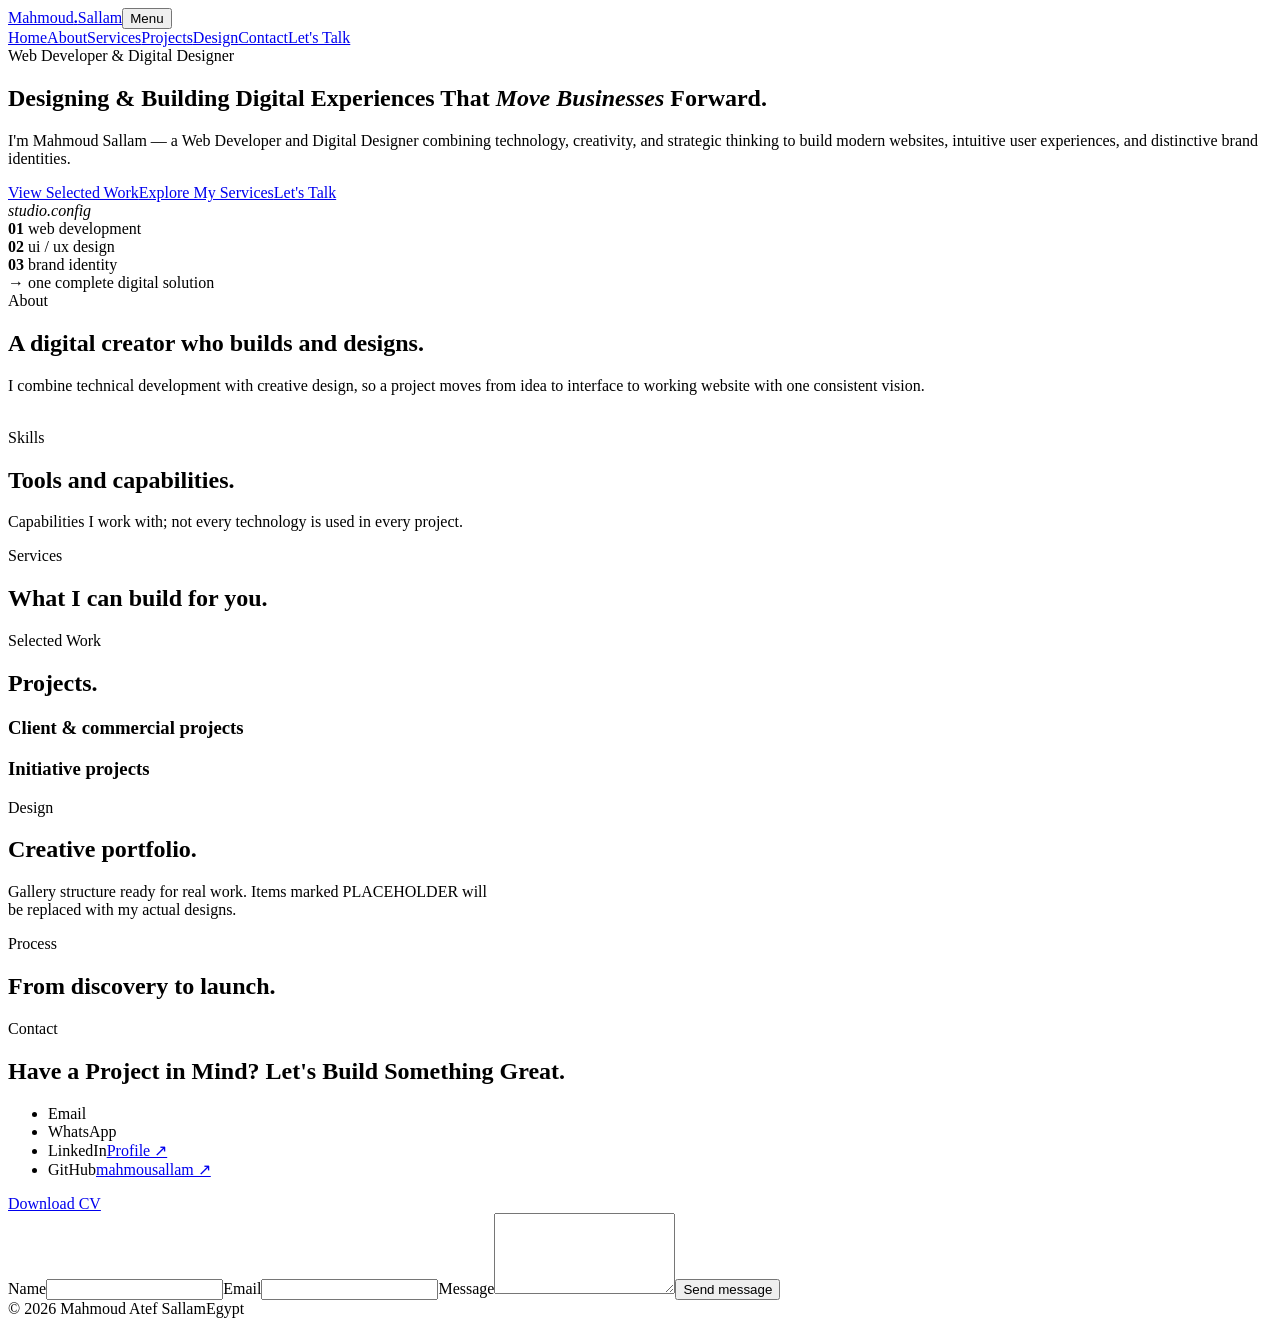
==== index.html @ c2b4fe31 "Add files via upload" ====
<!doctype html><html lang="en"><head><meta charset="utf-8"><meta name="viewport" content="width=device-width,initial-scale=1"><meta name="theme-color" content="#111315"><link rel="preconnect" href="https://fonts.googleapis.com"><link rel="preconnect" href="https://fonts.gstatic.com" crossorigin><link href="https://fonts.googleapis.com/css2?family=Inter:wght@400;500;600&family=Space+Grotesk:wght@500;700&display=swap" rel="stylesheet"><link rel="stylesheet" href="css/style.css">
<title>Mahmoud Sallam — Web Developer &amp; Digital Designer</title>
<meta name="description" content="Mahmoud Sallam is a Web Developer and Digital Designer in Egypt building modern websites, UI/UX and brand identities.">
<meta property="og:type" content="website"><meta property="og:title" content="Mahmoud Sallam — Web Developer &amp; Digital Designer"><meta property="og:description" content="Modern websites, intuitive user experiences and distinctive brand identities.">
<!-- Add after deploy: <link rel="canonical" href="https://YOUR-DOMAIN/"> and <meta property="og:image" content="https://YOUR-DOMAIN/assets/og.jpg"> -->
</head><body>
<header><div class="wrap"><a class="logo" href="#home">Mahmoud<b>.</b>Sallam</a><button id="menu" aria-label="Menu">Menu</button>
<nav id="nav" aria-label="Main"><a href="#home">Home</a><a href="#about">About</a><a href="#services">Services</a><a href="#projects">Projects</a><a href="#design">Design</a><a href="#contact">Contact</a><a class="btn" id="wa" href="#" target="_blank" rel="noopener">Let's Talk</a></nav></div></header>
<main>
<section class="hero" id="home"><div class="wrap"><span class="eyebrow">Web Developer &amp; Digital Designer</span>
<h1>Designing &amp; Building Digital Experiences That <em>Move Businesses</em> Forward.</h1>
<div class="grid"><div><p>I'm Mahmoud Sallam — a Web Developer and Digital Designer combining technology, creativity, and strategic thinking to build modern websites, intuitive user experiences, and distinctive brand identities.</p>
<div class="cta"><a class="btn pri" href="#projects">View Selected Work</a><a class="btn" href="#services">Explore My Services</a><a class="btn" id="wa2" href="#" target="_blank" rel="noopener">Let's Talk</a></div></div>
<div class="ui" aria-hidden="true"><i>studio.config</i><div><b>01</b> web development<br><b>02</b> ui / ux design<br><b>03</b> brand identity<br><span style="color:var(--tx)">→ one complete digital solution</span></div></div></div></div></section>
<section class="alt" id="about"><div class="wrap"><span class="eyebrow">About</span><h2 class="big">A digital creator who builds and designs.</h2>
<div class="two"><p class="mu">I combine technical development with creative design, so a project moves from idea to interface to working website with one consistent vision.<br><br><span id="edu"></span></p><ul id="about-list"></ul></div></div></section>
<section id="skills-s"><div class="wrap"><span class="eyebrow">Skills</span><h2 class="big">Tools and capabilities.</h2><p class="mu" style="margin-top:16px;max-width:60ch">Capabilities I work with; not every technology is used in every project.</p><div class="skgrid" id="skills"></div></div></section>
<section class="alt" id="services"><div class="wrap"><span class="eyebrow">Services</span><h2 class="big">What I can build for you.</h2><div class="sgrid" id="svc"></div></div></section>
<section id="projects"><div class="wrap"><span class="eyebrow">Selected Work</span><h2 class="big">Projects.</h2>
<h3 class="sub">Client &amp; commercial projects</h3><div class="pgrid" id="proj-c"></div><h3 class="sub">Initiative projects</h3><div class="pgrid" id="proj-i"></div></div></section>
<section class="alt" id="design"><div class="wrap"><span class="eyebrow">Design</span><h2 class="big">Creative portfolio.</h2><p class="mu" style="margin-top:16px;max-width:60ch">Gallery structure ready for real work. Items marked PLACEHOLDER will be replaced with my actual designs.</p><div class="chips" id="filters"></div><div class="gal" id="gal"></div></div></section>
<section id="process"><div class="wrap"><span class="eyebrow">Process</span><h2 class="big">From discovery to launch.</h2><ol class="steps" id="steps"></ol></div></section>
<section class="alt contact" id="contact"><div class="wrap"><span class="eyebrow">Contact</span><h2>Have a Project in Mind? Let's Build Something Great.</h2>
<div class="cgrid"><div><ul class="links"><li><span class="mu">Email</span><a id="mail" href="#"></a></li><li><span class="mu">WhatsApp</span><a id="wa3" href="#" target="_blank" rel="noopener"><span id="ph"></span></a></li><li><span class="mu">LinkedIn</span><a id="li" href="#" target="_blank" rel="noopener">Profile ↗</a></li><li><span class="mu">GitHub</span><a id="gh" href="#" target="_blank" rel="noopener">mahmousallam ↗</a></li></ul>
<div class="cta"><a class="btn pri" id="cv" href="#">Download CV</a></div></div>
<form id="form"><label>Name<input name="name" required autocomplete="name"></label><label>Email<input name="email" type="email" required autocomplete="email"></label><label>Message<textarea name="message" rows="5" required></textarea></label><button class="btn pri" type="submit">Send message</button></form></div></div></section>
</main>
<footer><div class="wrap"><span>© 2026 Mahmoud Atef Sallam</span><span>Egypt</span></div></footer>
<dialog id="lb" aria-label="Image preview"><button class="btn" id="lb-x">Close</button><div id="lb-body"></div></dialog>
<script src="js/content.js"></script><script src="js/main.js"></script></body></html>
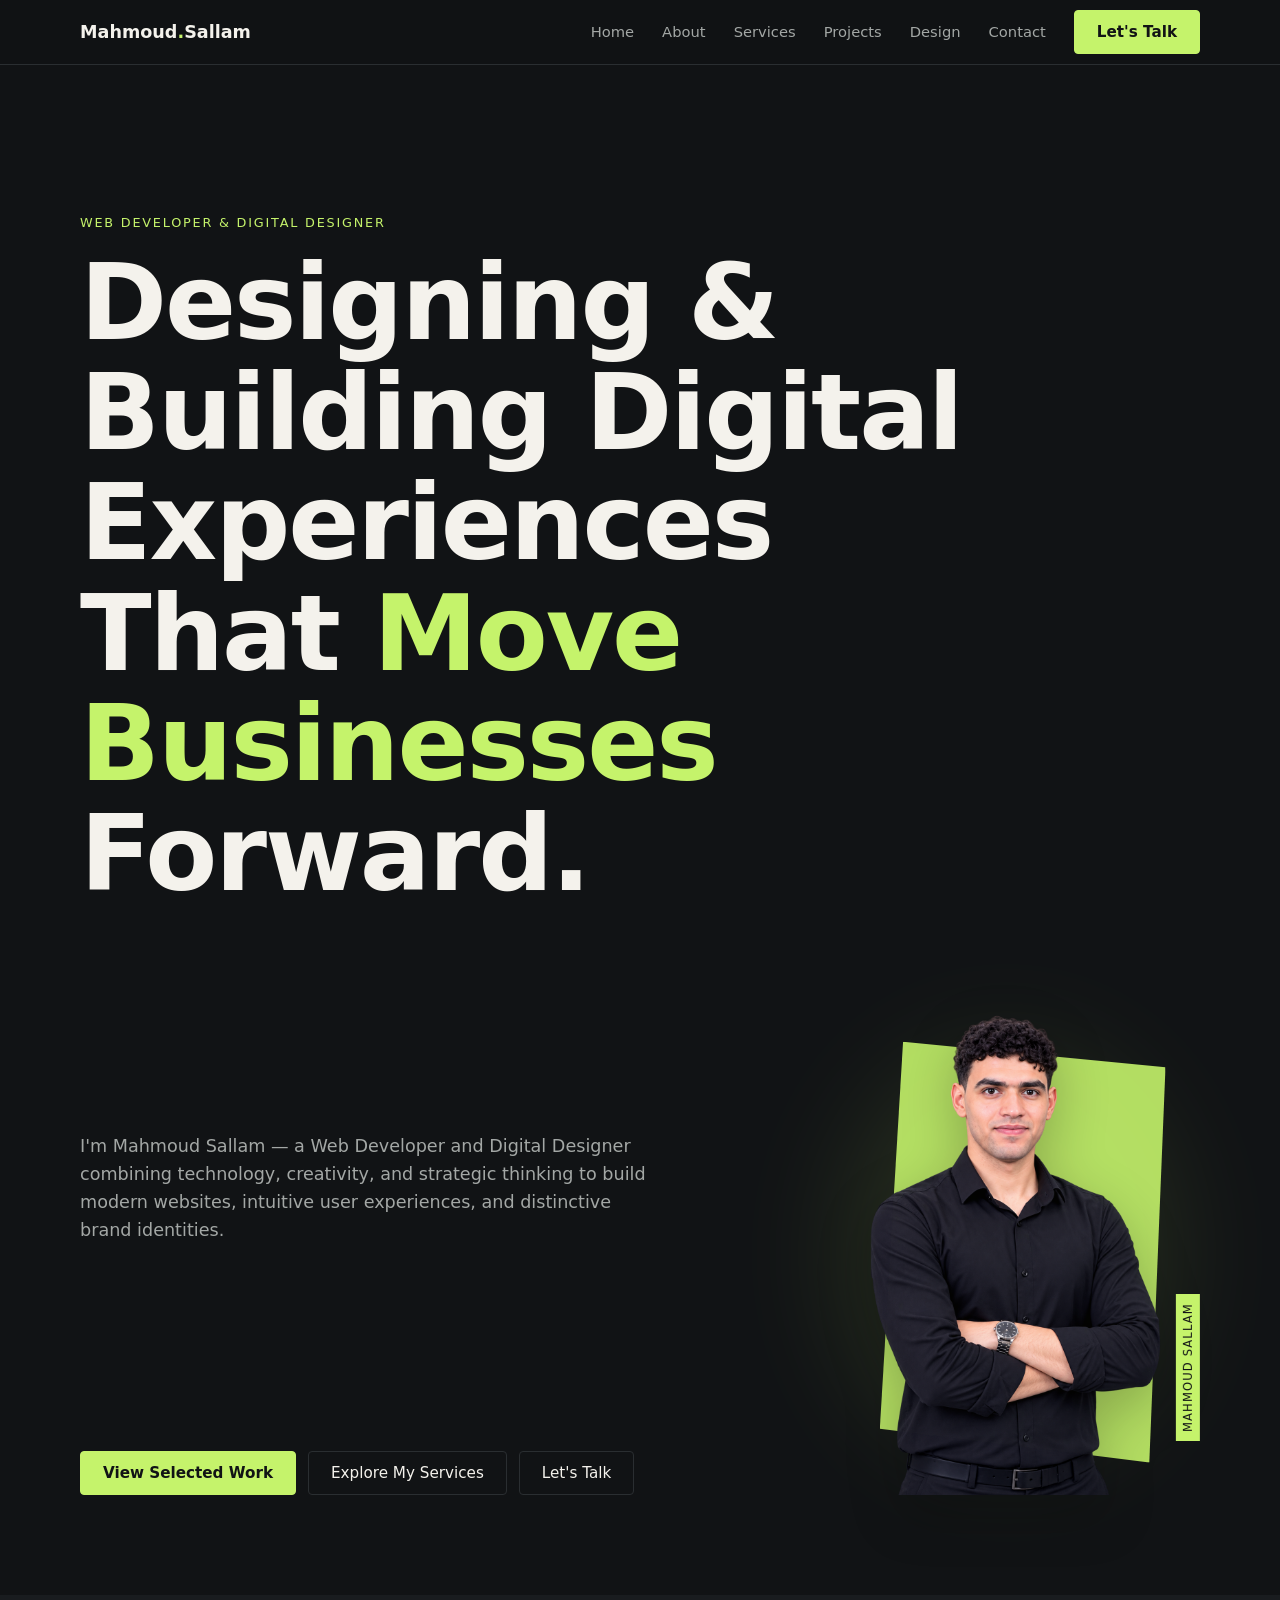
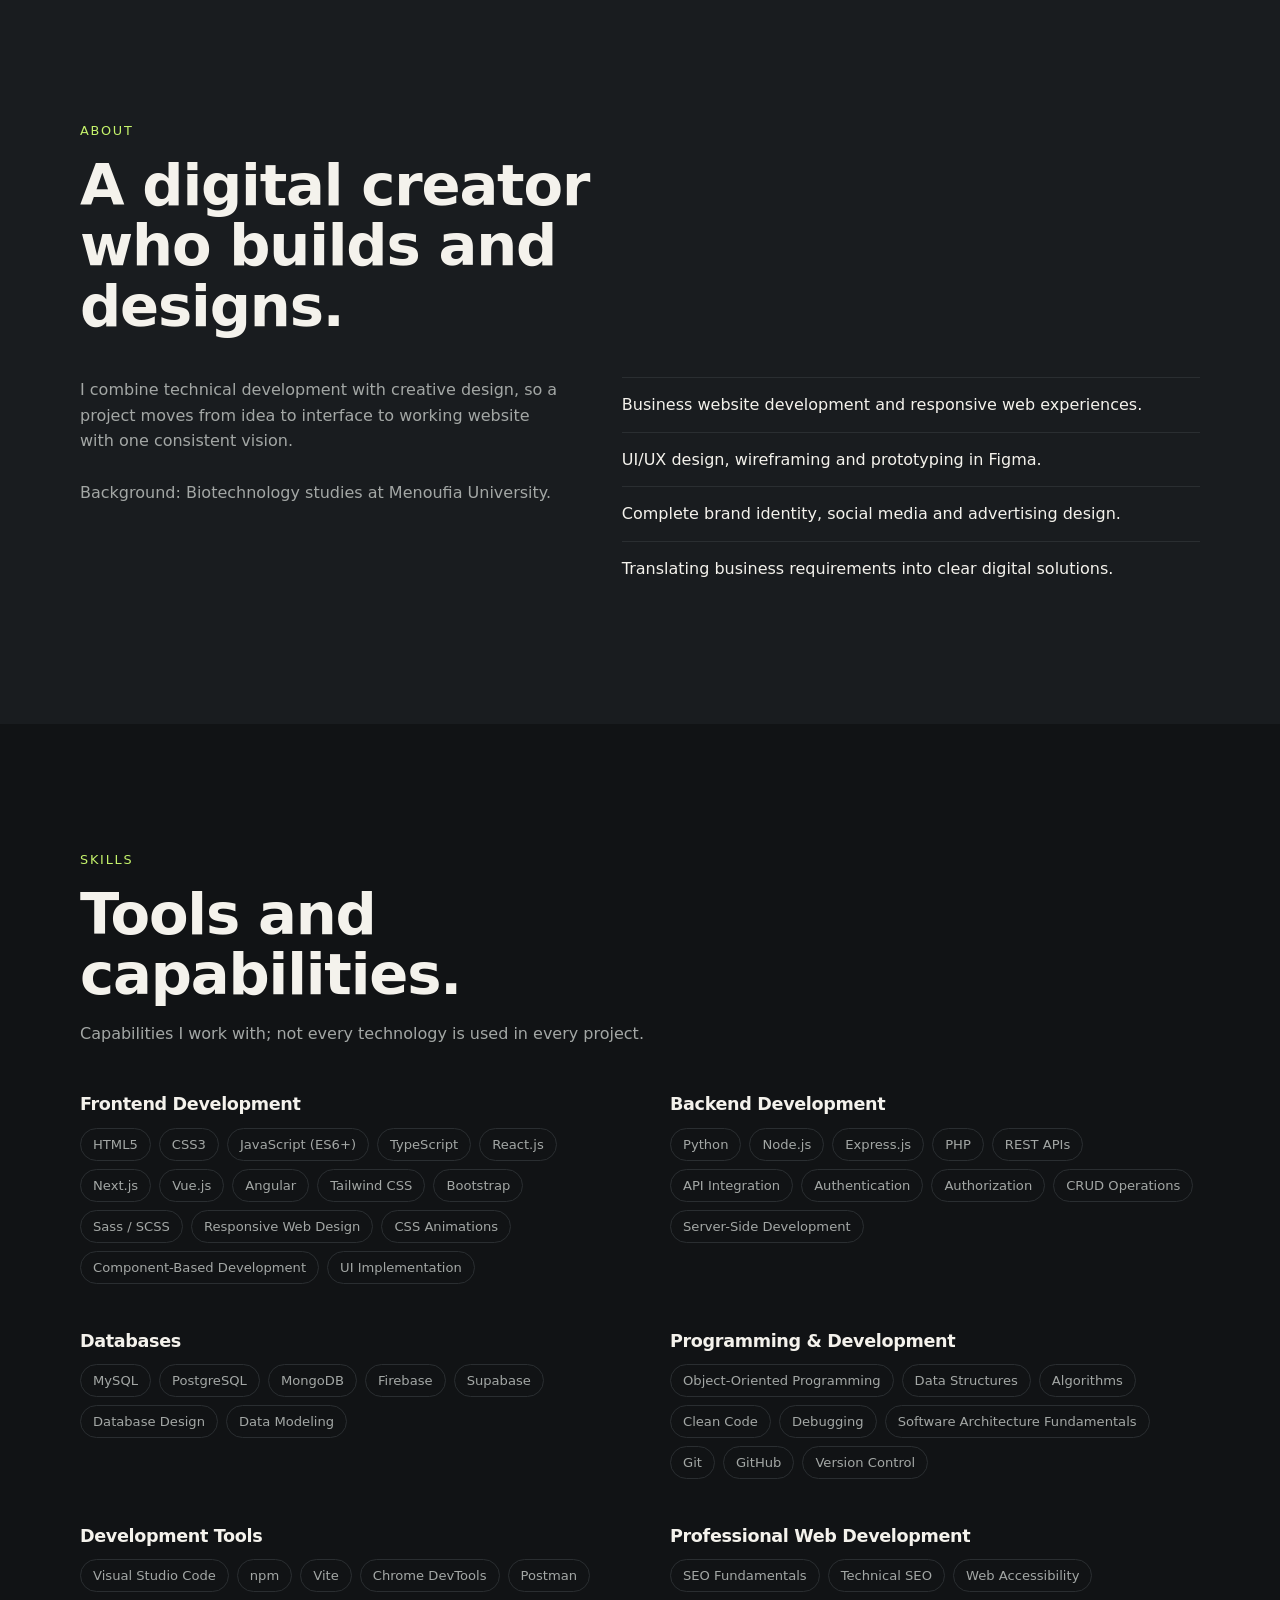
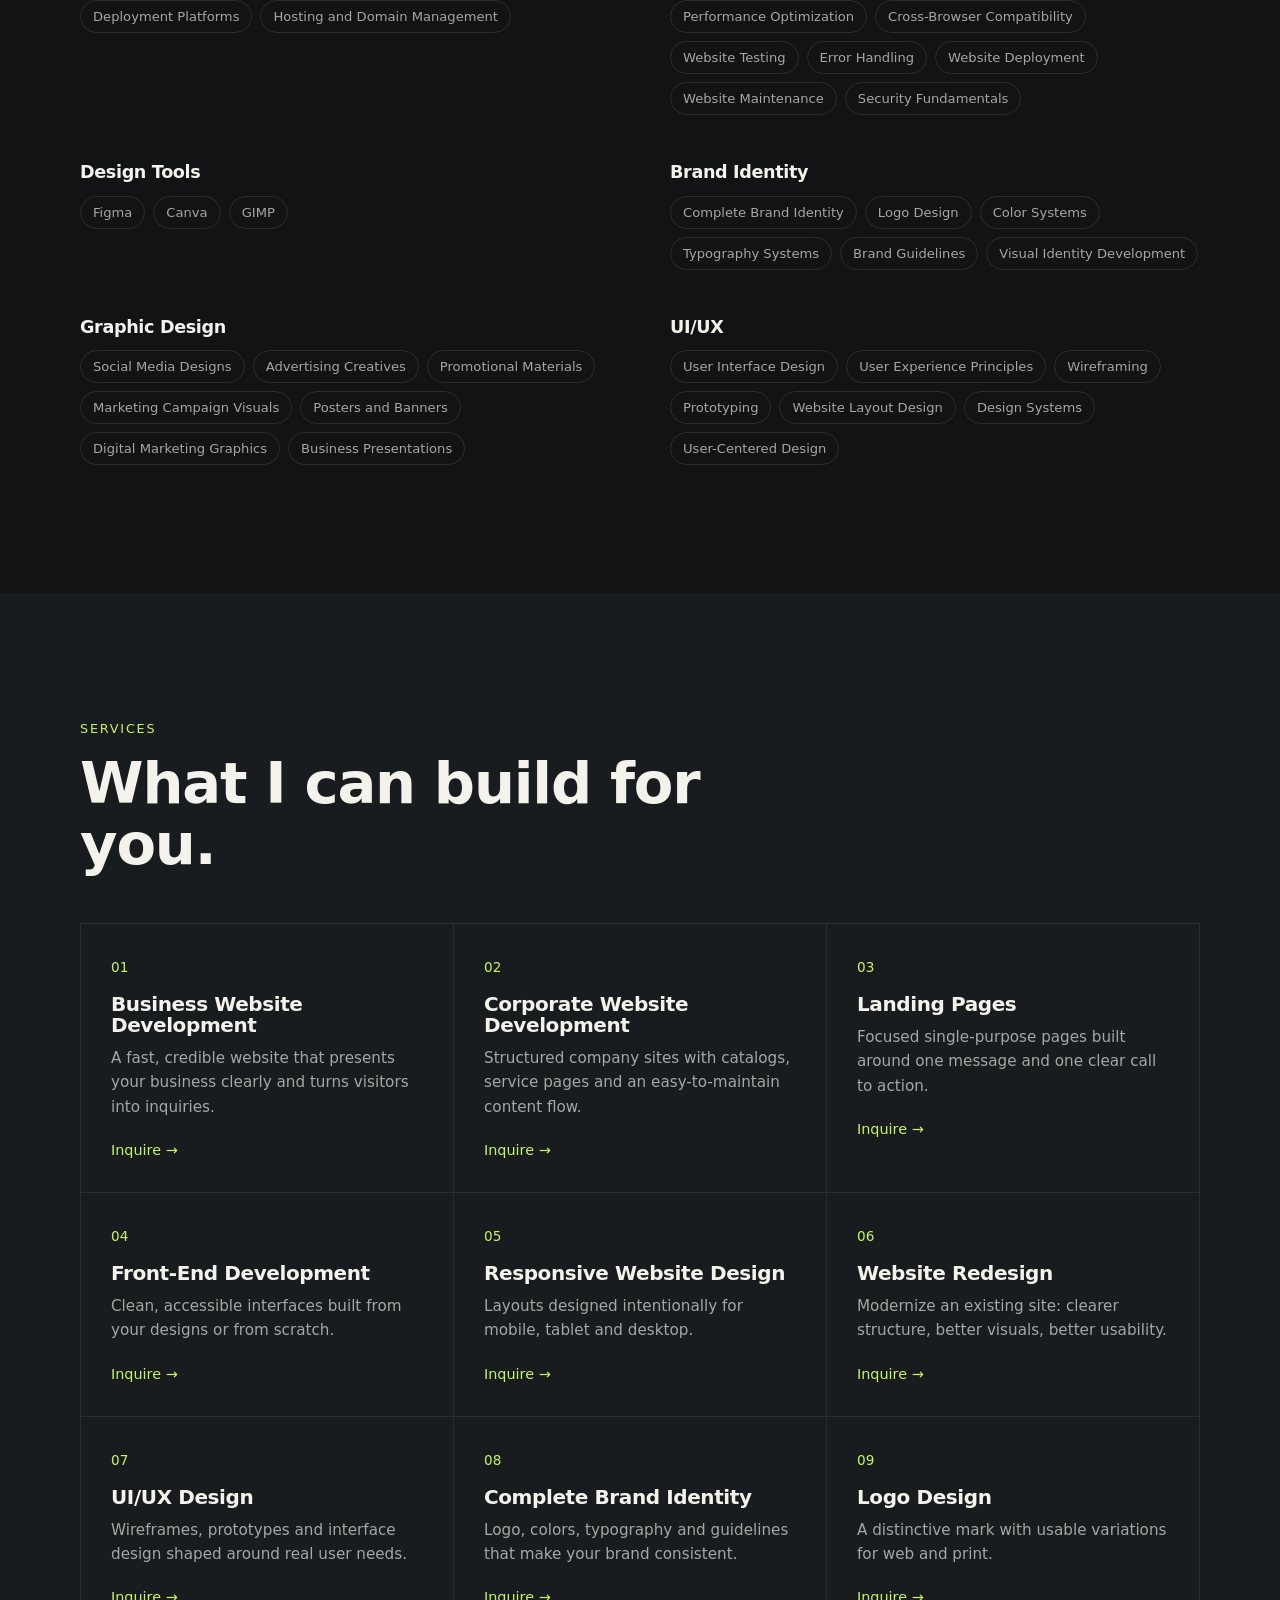
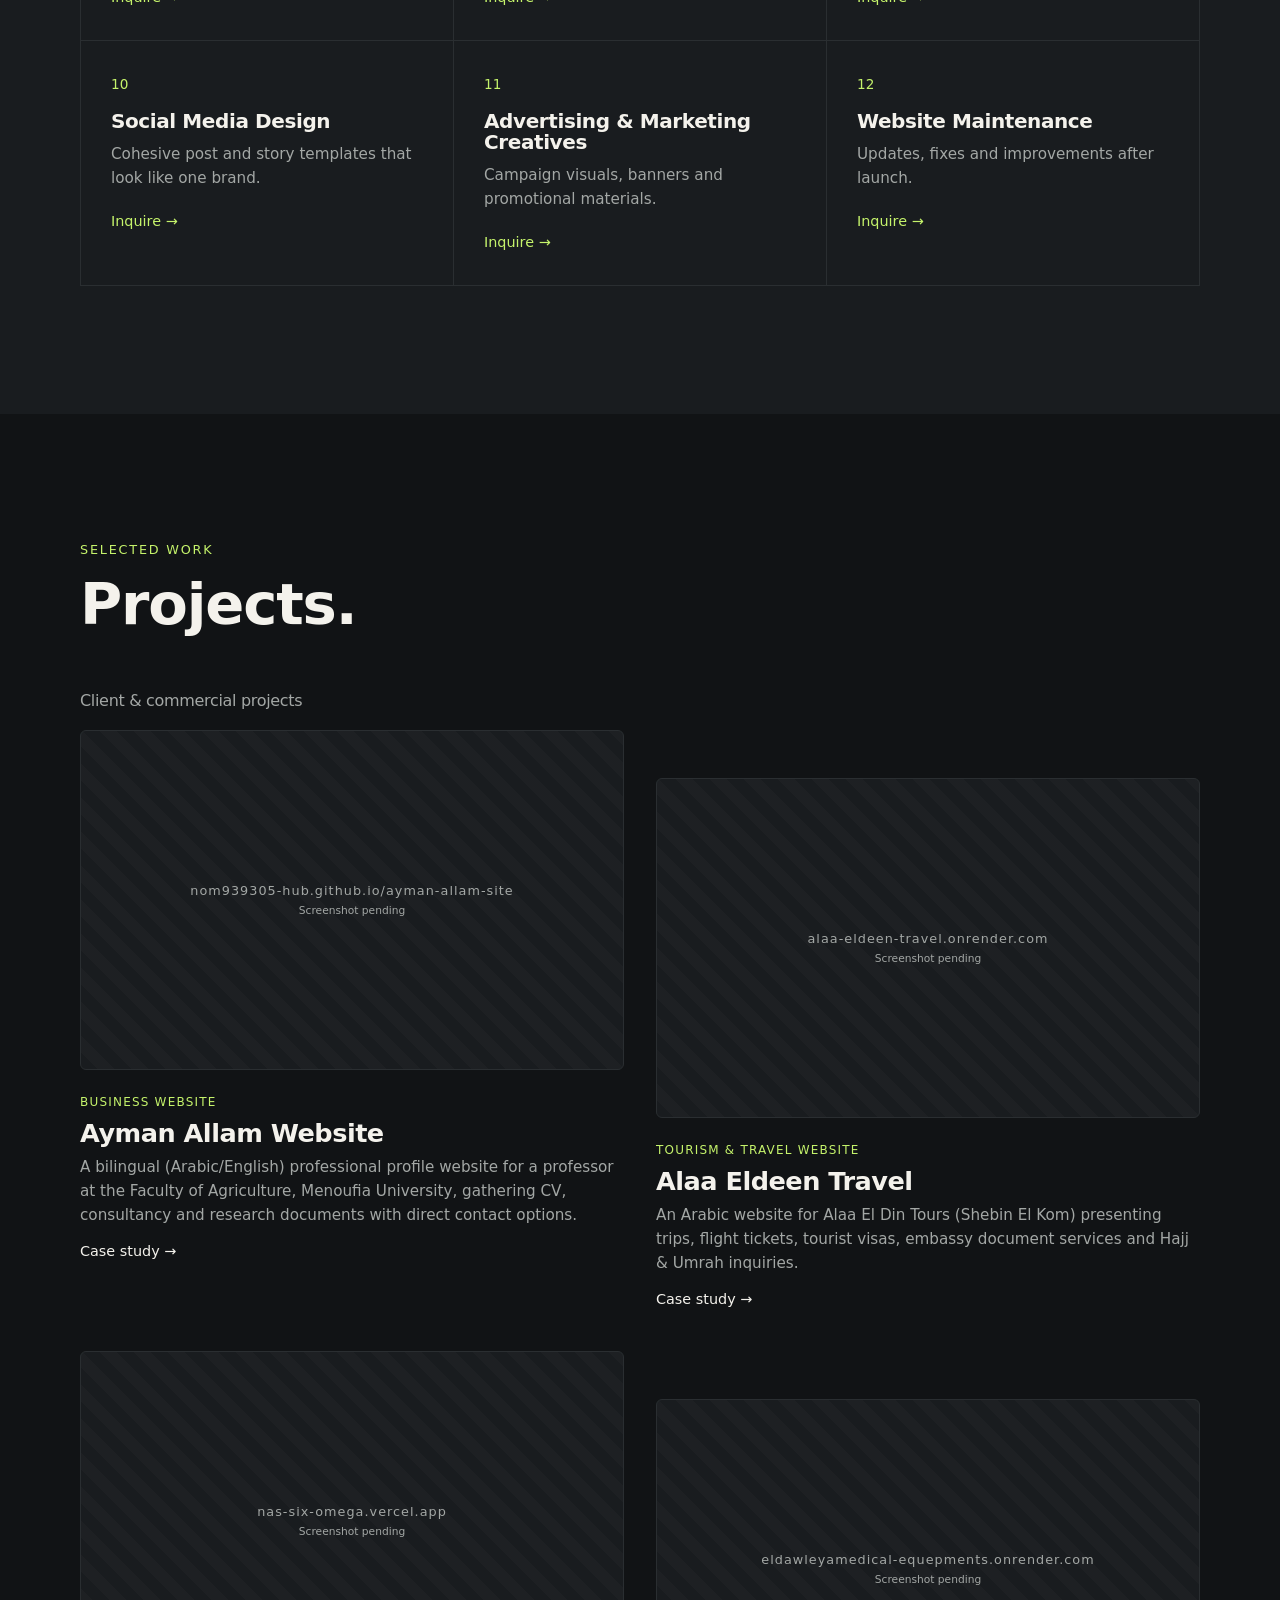
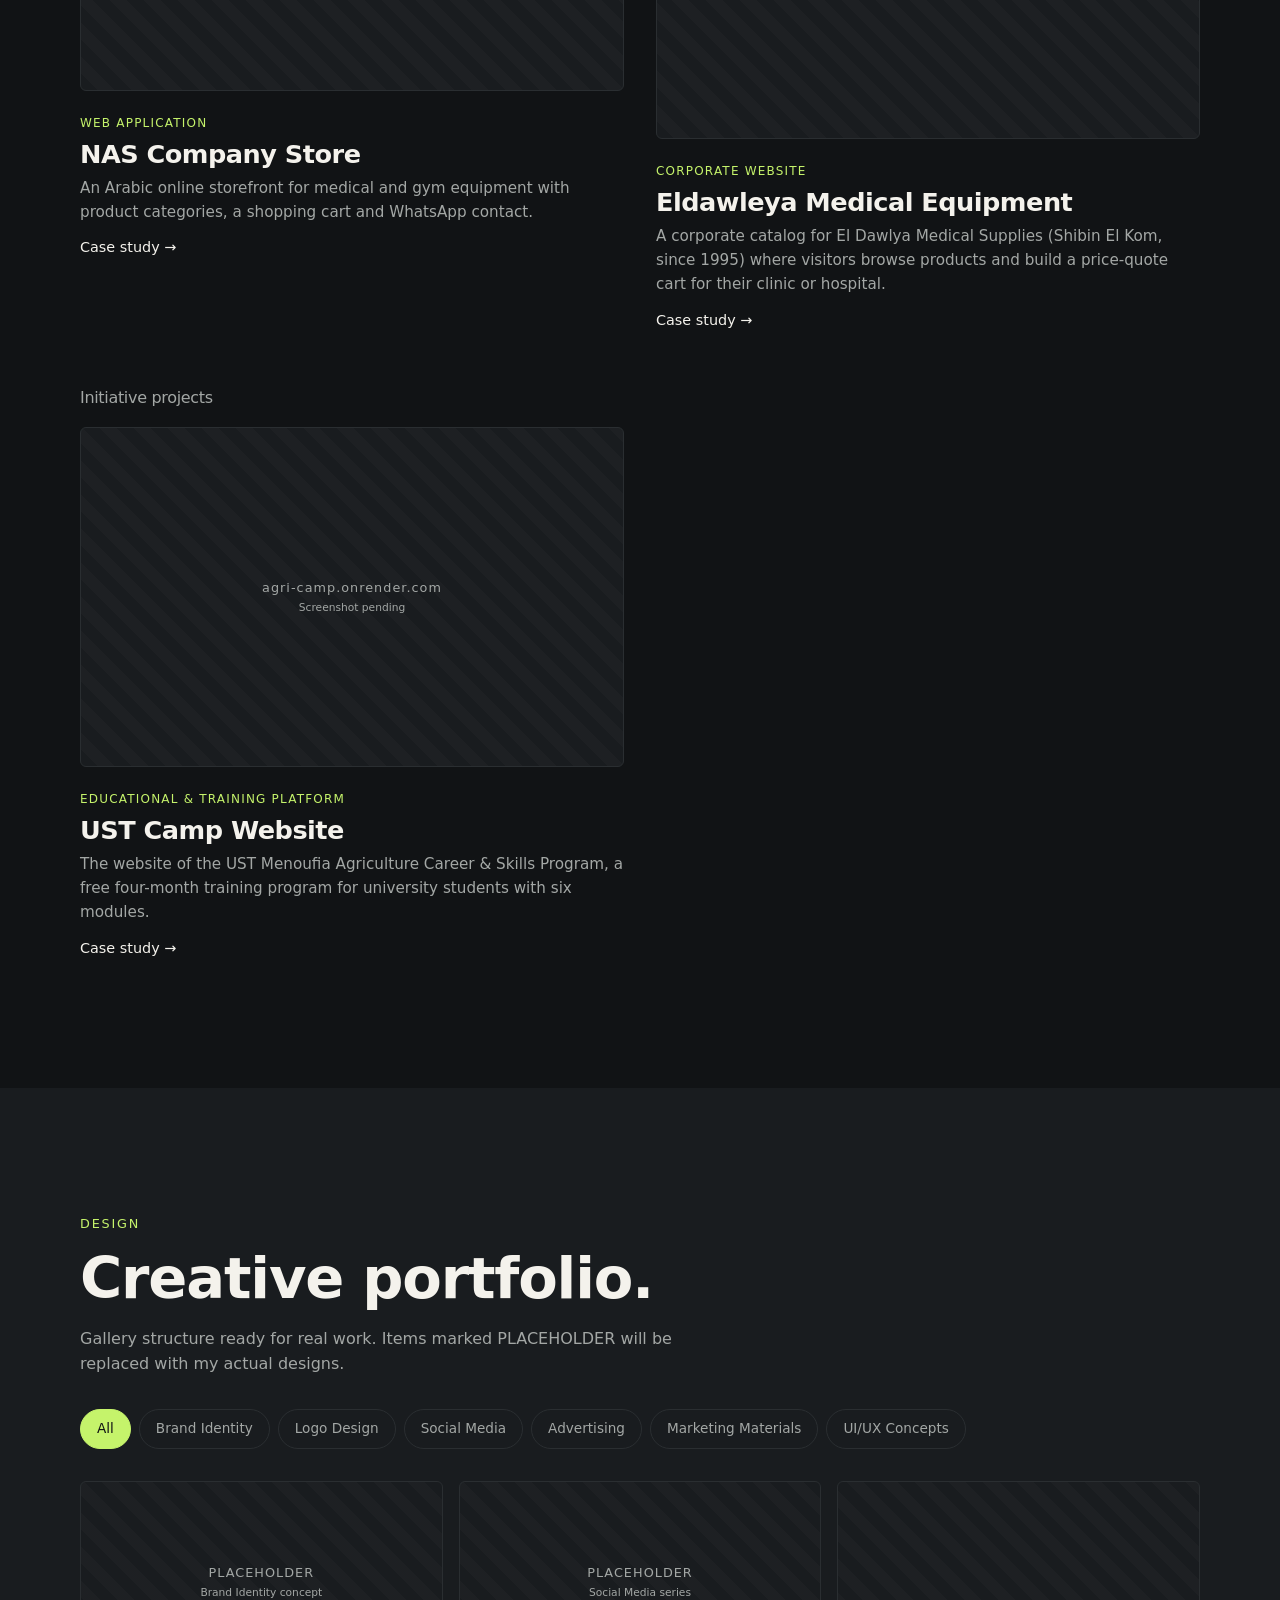
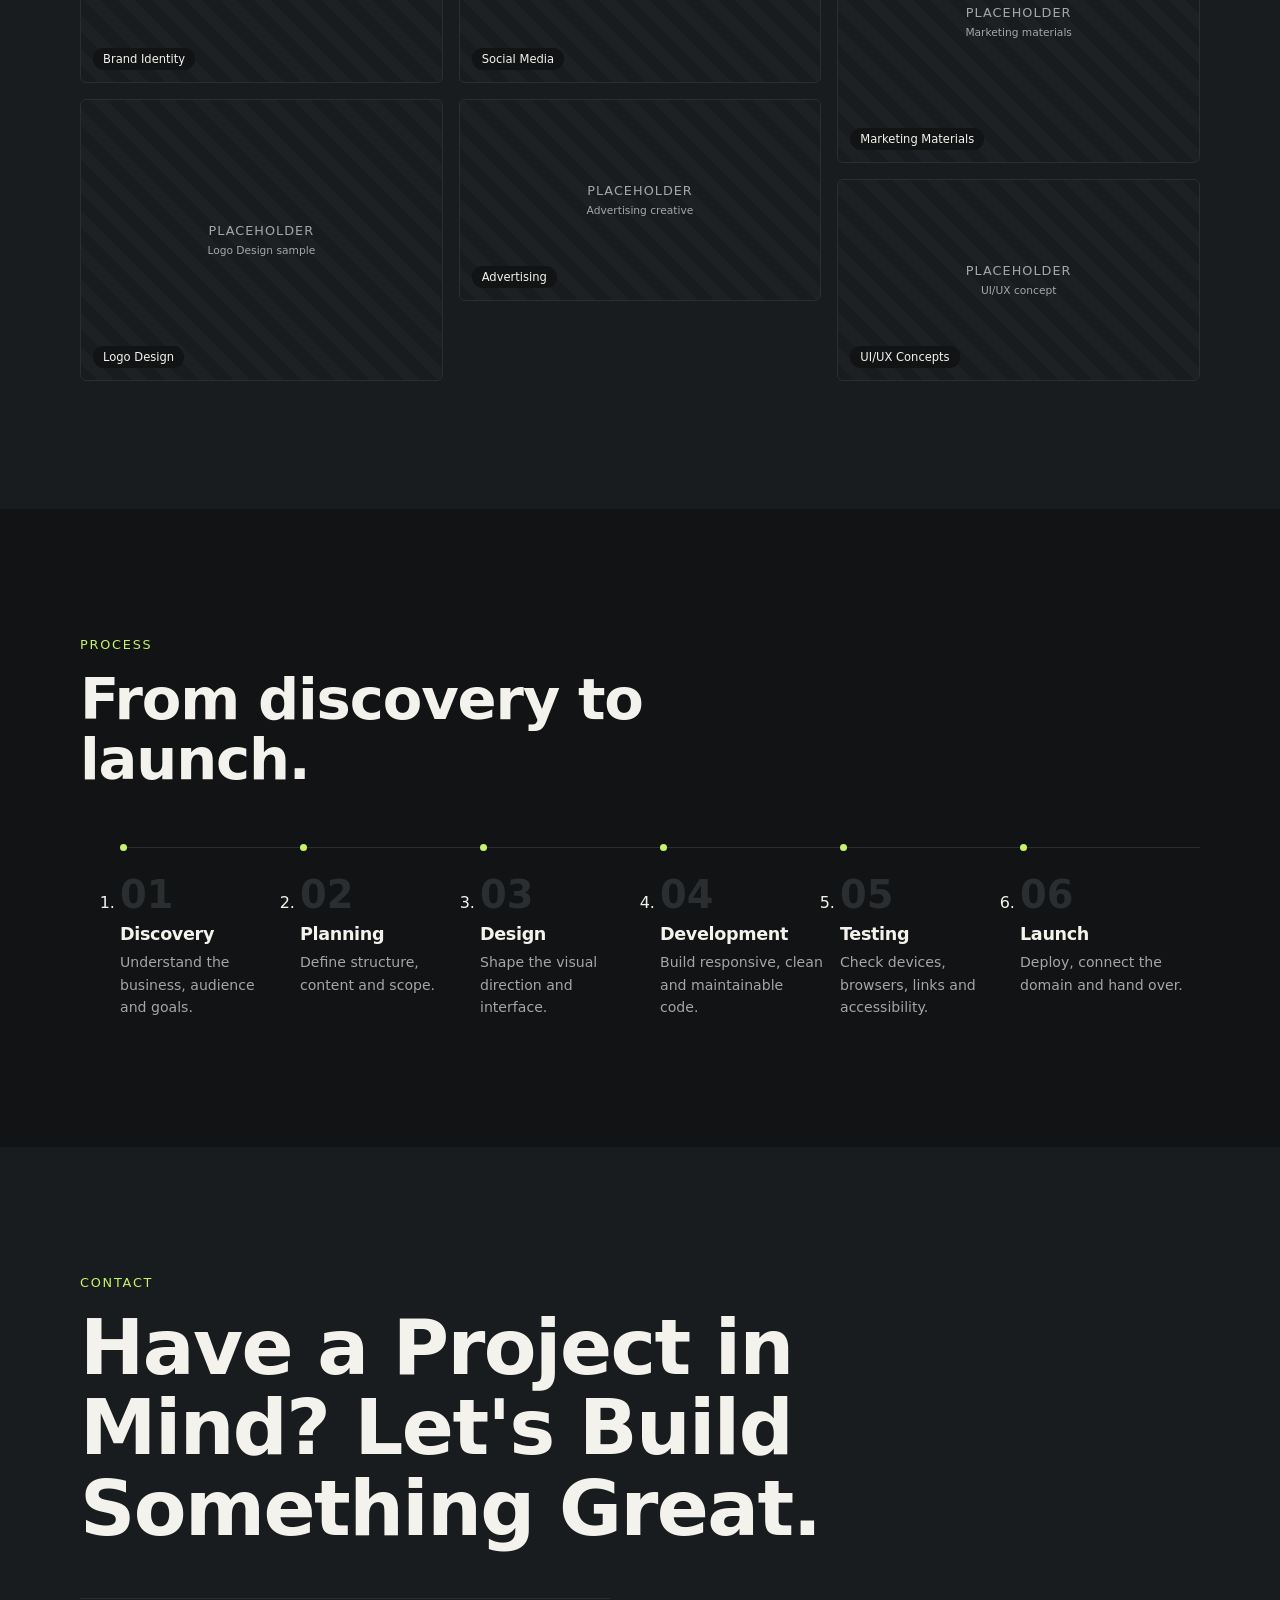
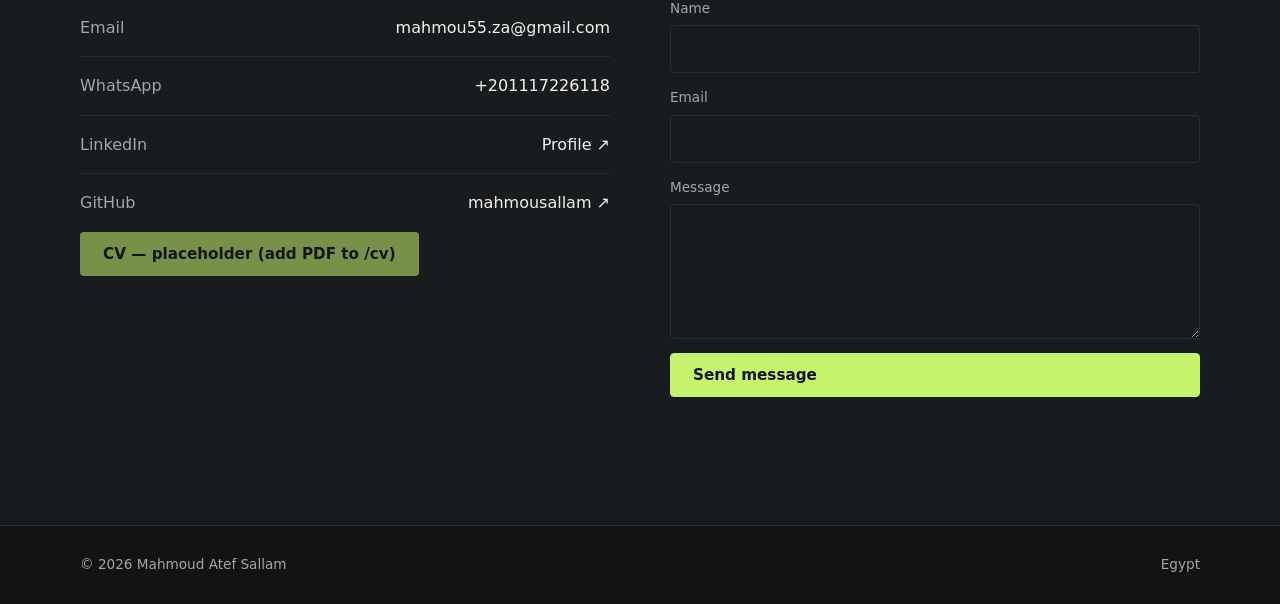
==== commit 3893b3d2: "Add files via upload" ====
--- a/index.html
+++ b/index.html
@@ -9,9 +9,9 @@
 <main>
 <section class="hero" id="home"><div class="wrap"><span class="eyebrow">Web Developer &amp; Digital Designer</span>
 <h1>Designing &amp; Building Digital Experiences That <em>Move Businesses</em> Forward.</h1>
-<div class="grid"><div><p>I'm Mahmoud Sallam — a Web Developer and Digital Designer combining technology, creativity, and strategic thinking to build modern websites, intuitive user experiences, and distinctive brand identities.</p>
-<div class="cta"><a class="btn pri" href="#projects">View Selected Work</a><a class="btn" href="#services">Explore My Services</a><a class="btn" id="wa2" href="#" target="_blank" rel="noopener">Let's Talk</a></div></div>
-<div class="ui" aria-hidden="true"><i>studio.config</i><div><b>01</b> web development<br><b>02</b> ui / ux design<br><b>03</b> brand identity<br><span style="color:var(--tx)">→ one complete digital solution</span></div></div></div></div></section>
+<div class="grid"><div class="hero-copy"><p>I'm Mahmoud Sallam — a Web Developer and Digital Designer combining technology, creativity, and strategic thinking to build modern websites, intuitive user experiences, and distinctive brand identities.</p></div>
+<figure class="portrait"><span class="portrait-shape" aria-hidden="true"></span><span class="portrait-glow" aria-hidden="true"></span><img src="public/images/mahmoud-sallam.webp.png" alt="Mahmoud Sallam - Web Developer and Digital Designer" width="1120" height="1404" fetchpriority="high"><figcaption>Mahmoud Sallam</figcaption></figure>
+<div class="cta"><a class="btn pri" href="#projects">View Selected Work</a><a class="btn" href="#services">Explore My Services</a><a class="btn" id="wa2" href="#" target="_blank" rel="noopener">Let's Talk</a></div></div></div></section>
 <section class="alt" id="about"><div class="wrap"><span class="eyebrow">About</span><h2 class="big">A digital creator who builds and designs.</h2>
 <div class="two"><p class="mu">I combine technical development with creative design, so a project moves from idea to interface to working website with one consistent vision.<br><br><span id="edu"></span></p><ul id="about-list"></ul></div></div></section>
 <section id="skills-s"><div class="wrap"><span class="eyebrow">Skills</span><h2 class="big">Tools and capabilities.</h2><p class="mu" style="margin-top:16px;max-width:60ch">Capabilities I work with; not every technology is used in every project.</p><div class="skgrid" id="skills"></div></div></section>
--- a/css/style.css
+++ b/css/style.css
@@ -0,0 +1,69 @@
+:root{--bg:#111315;--bg2:#191C1F;--tx:#F4F2EC;--mu:#A3A7A5;--ac:#C5F36B;--bd:#2a2e31;--hd:"Space Grotesk",system-ui,sans-serif;--bd2:"Inter",system-ui,sans-serif}
+*{box-sizing:border-box;margin:0}html{scroll-behavior:smooth;scroll-padding-top:72px}
+body{background:var(--bg);color:var(--tx);font:16px/1.6 var(--bd2);-webkit-font-smoothing:antialiased}
+a{color:inherit;text-decoration:none}ul{list-style:none;padding:0}img{max-width:100%;display:block}
+:focus-visible{outline:2px solid var(--ac);outline-offset:3px}
+.wrap{max-width:1200px;margin:0 auto;padding:0 clamp(20px,4vw,40px)}
+h1,h2,h3{font-family:var(--hd);line-height:1.05;letter-spacing:-.02em}
+header{position:sticky;top:0;z-index:20;background:rgba(17,19,21,.92);border-bottom:1px solid var(--bd);backdrop-filter:blur(8px)}
+header .wrap{display:flex;align-items:center;justify-content:space-between;height:64px}
+.logo{font:700 1.1rem var(--hd)}.logo b{color:var(--ac)}
+nav{display:flex;gap:28px;align-items:center;font-size:.92rem;color:var(--mu)}nav a:hover{color:var(--tx)}
+.btn{display:inline-flex;align-items:center;gap:8px;padding:12px 22px;border:1px solid var(--bd);border-radius:4px;font:500 .95rem var(--bd2);background:none;color:var(--tx);cursor:pointer;transition:.25s}
+.btn:hover{border-color:var(--tx)}.btn.pri,nav .btn{background:var(--ac);color:#111315;border-color:var(--ac);font-weight:600}
+.btn.pri:hover,nav .btn:hover{background:var(--tx);border-color:var(--tx);color:#111315}.btn.off{opacity:.55;cursor:not-allowed;border-style:dashed}
+#menu{display:none;background:none;border:1px solid var(--bd);color:var(--tx);padding:8px 14px;border-radius:4px}
+section{padding:clamp(72px,10vw,130px) 0}.alt{background:var(--bg2)}
+.eyebrow{font:500 .8rem var(--hd);letter-spacing:.14em;text-transform:uppercase;color:var(--ac);margin-bottom:18px;display:block}
+h2.big{font-size:clamp(2rem,5vw,3.6rem);max-width:16ch}
+.hero{padding:clamp(60px,12vw,150px) 0 clamp(60px,8vw,100px)}
+.hero h1{font-size:clamp(2.6rem,8.2vw,7rem);max-width:13ch}.hero h1 em{font-style:normal;color:var(--ac)}
+.hero .grid{display:grid;grid-template-columns:1.4fr .8fr;grid-template-areas:"copy portrait" "cta portrait";gap:32px 60px;align-items:end;margin-top:48px}
+.hero-copy{grid-area:copy}.hero p{color:var(--mu);font-size:1.1rem;max-width:52ch}.cta{grid-area:cta;display:flex;flex-wrap:wrap;gap:12px;margin-top:0}
+.portrait{grid-area:portrait;position:relative;isolation:isolate;min-height:clamp(360px,42vw,570px);display:flex;align-items:flex-end;justify-content:center;margin:0}
+.portrait img{position:relative;z-index:2;width:100%;height:100%;max-height:570px;object-fit:contain;object-position:center bottom;filter:drop-shadow(0 18px 26px rgba(0,0,0,.24));animation:portrait-in .9s .15s both cubic-bezier(.22,1,.36,1)}
+.portrait-shape{position:absolute;z-index:0;right:5%;bottom:4%;width:82%;height:82%;background:var(--ac);opacity:.9;clip-path:polygon(18% 0,100% 11%,84% 100%,0 87%);transform:rotate(-5deg)}
+.portrait-glow{position:absolute;z-index:-1;inset:18% 8% 8%;background:var(--ac);opacity:.12;filter:blur(58px);border-radius:50%}
+.portrait figcaption{position:absolute;z-index:3;right:0;bottom:10%;font:500 .72rem var(--hd);letter-spacing:.1em;text-transform:uppercase;color:var(--bg);background:var(--ac);padding:5px 9px;transform:rotate(-90deg) translateX(100%);transform-origin:bottom right}
+@keyframes portrait-in{from{opacity:0;transform:translateY(22px)}to{opacity:1;transform:none}}
+.two{display:grid;grid-template-columns:1fr 1.2fr;gap:60px;margin-top:40px}
+.bul li,#about-list li{padding:14px 0;border-top:1px solid var(--bd)}.mu{color:var(--mu)}
+.tags{display:flex;flex-wrap:wrap;gap:8px}.tags li{font-size:.82rem;padding:5px 12px;border:1px solid var(--bd);border-radius:99px;color:var(--mu)}
+.skgrid{display:grid;grid-template-columns:repeat(2,1fr);gap:48px 60px;margin-top:48px}.sk h3{font-size:1.1rem;margin-bottom:14px}
+.sgrid{display:grid;grid-template-columns:repeat(3,1fr);margin-top:48px;border-top:1px solid var(--bd);border-left:1px solid var(--bd)}
+.svc{padding:30px;border-right:1px solid var(--bd);border-bottom:1px solid var(--bd);transition:.3s}.svc:hover{background:var(--bg2)}
+.n{font:500 .85rem var(--hd);color:var(--ac)}.svc h3{font-size:1.25rem;margin:14px 0 10px}.svc p{color:var(--mu);font-size:.95rem;margin-bottom:18px}.svc a{font-size:.9rem;color:var(--ac)}
+.sub{font:500 1rem var(--hd);margin:56px 0 20px;color:var(--mu)}
+.pgrid{display:grid;grid-template-columns:repeat(2,1fr);gap:40px 32px}
+.pcard{display:block}.pcard:nth-child(even){margin-top:48px}
+.shot{position:relative;aspect-ratio:16/10;background:var(--bg2);border:1px solid var(--bd);border-radius:6px;overflow:hidden}
+.shot img{position:absolute;inset:0;width:100%;height:100%;object-fit:cover;transition:transform .6s}.pcard:hover .shot img{transform:scale(1.03)}
+.ph{position:absolute;inset:0;display:flex;flex-direction:column;align-items:center;justify-content:center;text-align:center;color:var(--mu);font:500 .8rem var(--hd);letter-spacing:.08em;padding:16px;background:repeating-linear-gradient(45deg,transparent 0 12px,rgba(255,255,255,.02) 12px 24px)}
+.ph small{font-weight:400;letter-spacing:0;margin-top:6px}.ph.big{position:static;min-height:50vh;font-size:1rem}
+.pmeta{padding-top:18px}.tag{font:500 .75rem var(--hd);letter-spacing:.1em;text-transform:uppercase;color:var(--ac)}
+.pmeta h3{font-size:1.6rem;margin:6px 0 8px}.pmeta p{color:var(--mu);font-size:.95rem}.more{display:inline-block;margin-top:12px;font-size:.9rem;transition:.2s}.pcard:hover .more{color:var(--ac);transform:translateX(4px)}
+.chips{display:flex;flex-wrap:wrap;gap:8px;margin:32px 0}.chip{padding:8px 16px;border:1px solid var(--bd);border-radius:99px;background:none;color:var(--mu);cursor:pointer;font:inherit;font-size:.85rem}.chip.on,.chip:hover{color:#111315;background:var(--ac);border-color:var(--ac)}
+.gal{columns:3;column-gap:16px}.gi{position:relative;display:block;width:100%;margin:0 0 16px;border:1px solid var(--bd);border-radius:6px;background:var(--bg2);cursor:pointer;overflow:hidden;color:inherit;padding:0;break-inside:avoid}
+.gi .ph{position:static;min-height:200px}.gi:nth-child(3n+2) .ph{min-height:280px}.gi img{width:100%}
+.gi em{position:absolute;left:12px;bottom:12px;font:500 .72rem var(--hd);padding:4px 10px;background:var(--bg);border-radius:99px;font-style:normal}
+dialog{background:var(--bg2);color:var(--tx);border:1px solid var(--bd);border-radius:8px;padding:16px;width:min(900px,92vw)}dialog::backdrop{background:rgba(0,0,0,.8)}
+#lb-x{float:right;margin-bottom:10px}
+.steps{display:grid;grid-template-columns:repeat(6,1fr);gap:0;margin-top:56px;counter-reset:s;position:relative}
+.steps li{padding:24px 16px 0 0;border-top:1px solid var(--bd);position:relative}.steps li:before{content:"";position:absolute;top:-4px;left:0;width:7px;height:7px;background:var(--ac);border-radius:50%}
+.steps span{font:700 2.4rem var(--hd);color:var(--bd)}.steps h3{font-size:1.1rem;margin:8px 0}.steps p{color:var(--mu);font-size:.88rem}
+.contact h2{font-size:clamp(2.2rem,6vw,5rem);max-width:15ch}
+.cgrid{display:grid;grid-template-columns:1fr 1fr;gap:60px;margin-top:48px}
+.links li{border-top:1px solid var(--bd);padding:16px 0;display:flex;justify-content:space-between;gap:12px;flex-wrap:wrap}.links a:hover{color:var(--ac)}
+form{display:grid;gap:14px}label{display:grid;gap:6px;font-size:.85rem;color:var(--mu)}
+input,textarea{background:var(--bg2);border:1px solid var(--bd);border-radius:4px;color:var(--tx);padding:12px 14px;font:inherit}input:focus,textarea:focus{outline:none;border-color:var(--ac)}
+footer{border-top:1px solid var(--bd);padding:28px 0;color:var(--mu);font-size:.85rem}footer .wrap{display:flex;justify-content:space-between;flex-wrap:wrap;gap:10px}
+.reveal{opacity:0;transform:translateY(18px);transition:opacity .7s,transform .7s}.reveal.in{opacity:1;transform:none}
+/* case study */
+.cs{padding:56px 0 100px}.cs h1{font-size:clamp(2.4rem,7vw,5.5rem);margin:12px 0 0;max-width:16ch}.back{color:var(--mu);display:inline-block;margin-bottom:28px}
+.cs-sec{display:grid;grid-template-columns:90px 1fr;gap:20px;padding:40px 0;border-top:1px solid var(--bd);margin-top:0}.cs-sec:first-of-type{margin-top:48px}
+.cs-sec h2{font-size:1.6rem;margin-bottom:14px}.pend{color:var(--mu);font-style:italic;border:1px dashed var(--bd);padding:12px 16px;border-radius:4px;display:inline-block}
+.shotgrid{display:grid;grid-template-columns:repeat(3,1fr);gap:14px}.next{display:block;border-top:1px solid var(--bd);padding-top:32px;color:var(--mu)}.next strong{display:block;font:600 clamp(1.6rem,4vw,3rem) var(--hd);color:var(--tx);margin-top:6px}.next:hover strong{color:var(--ac)}
+@media(max-width:900px){nav{display:none;position:absolute;top:64px;left:0;right:0;flex-direction:column;align-items:stretch;background:var(--bg);padding:20px;gap:18px;border-bottom:1px solid var(--bd)}.open nav{display:flex}#menu{display:block}
+.hero .grid{grid-template-columns:1fr;grid-template-areas:"copy" "portrait" "cta";gap:28px}.hero .portrait{min-height:clamp(320px,70vw,500px)}.hero .portrait img{max-height:500px}.two,.cgrid,.skgrid,.pgrid{grid-template-columns:1fr}.pcard:nth-child(even){margin-top:0}.sgrid{grid-template-columns:1fr 1fr}.gal{columns:2}.steps{grid-template-columns:1fr 1fr;gap:28px 16px}.cs-sec{grid-template-columns:1fr;gap:6px}.shotgrid{grid-template-columns:1fr}}
+@media(max-width:560px){.sgrid{grid-template-columns:1fr}.gal{columns:1}.btn{width:100%;justify-content:center}.cta{flex-direction:column}}
+@media(prefers-reduced-motion:reduce){*{transition:none!important;scroll-behavior:auto!important}.reveal{opacity:1;transform:none}.portrait img{animation:none}}
